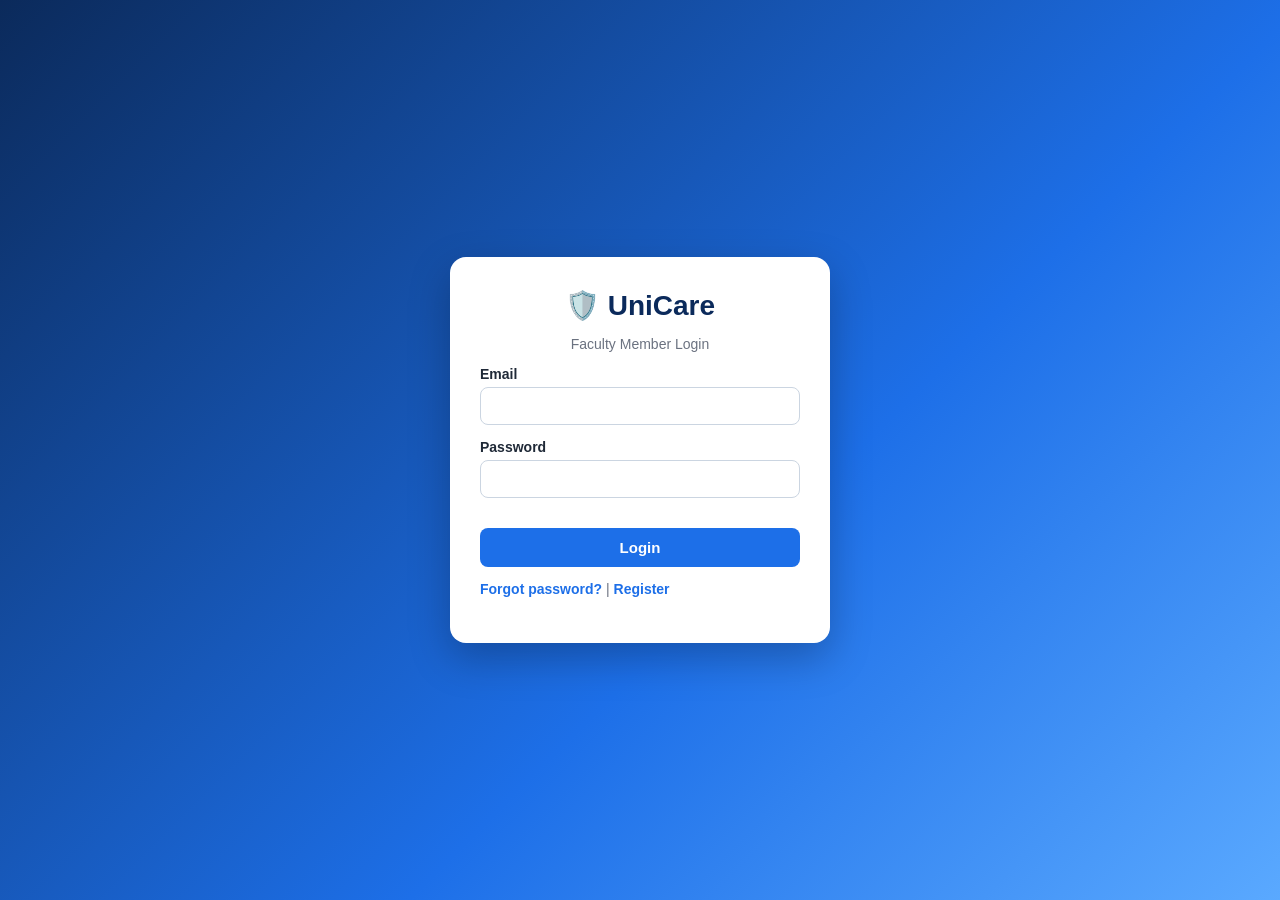
==== index.html @ 1e3b217e "Add files via upload" ====
<!DOCTYPE html>
<html>
<head>
  <meta charset="UTF-8">
  <meta name="viewport" content="width=device-width, initial-scale=1">
  <title>UniCare - Faculty Login</title>
  <link rel="stylesheet" href="style.css">
</head>
<body class="auth">
  <div class="box">
    <h2>🛡️ UniCare</h2>
    <p style="text-align:center">Faculty Member Login</p>
    <form onsubmit="return validateLogin()">
      <label>Email</label>
      <input type="text" id="email">
      <label>Password</label>
      <input type="password" id="password">
      <p class="error" id="msg"></p>
      <button type="submit" style="width:100%">Login</button>
    </form>
    <p><a href="reset-password.html">Forgot password?</a> | <a href="register.html">Register</a></p>
  </div>
  <script src="script.js"></script>
</body>
</html>
---- style.css ----
/* UniCare - Faculty Member (designed version) */
* { box-sizing: border-box; }

/* colours kept in one place so they are easy to change */
:root {
  --navy: #0b2a5b;
  --blue: #1d6fe8;
  --light: #eef3fb;
  --text: #1f2937;
  --grey: #6b7280;
  --border: #e2e8f0;
}

body { font-family: "Segoe UI", Arial, sans-serif; margin: 0; background: var(--light); color: var(--text); }
h2, h3, h4 { margin-top: 0; }
a { color: var(--blue); text-decoration: none; }
a:hover { text-decoration: underline; }

/* ---------- login / register / reset pages ---------- */
body.auth {
  min-height: 100vh;
  display: flex;
  align-items: center;
  justify-content: center;
  background: linear-gradient(135deg, #0b2a5b 0%, #1d6fe8 60%, #5aa9ff 100%);
}
.box {
  width: 380px;
  background: #fff;
  padding: 32px 30px;
  border-radius: 16px;
  box-shadow: 0 15px 40px rgba(0, 0, 0, 0.25);
}
.box h2 { text-align: center; color: var(--navy); font-size: 28px; margin-bottom: 4px; }
.box p { color: var(--grey); font-size: 14px; }
.box a { font-weight: 600; }

/* ---------- sidebar + layout ---------- */
.sidebar {
  position: fixed; top: 0; left: 0;
  width: 230px; height: 100%;
  background: linear-gradient(180deg, #0b2a5b, #081c3f);
  padding: 22px 14px;
}
.sidebar h2 { color: #fff; font-size: 24px; text-align: center; margin-bottom: 28px; }
.sidebar a {
  display: block;
  color: #cbd8f0;
  padding: 12px 16px;
  margin-bottom: 6px;
  border-radius: 8px;
  text-decoration: none;
  font-size: 15px;
}
.sidebar a:hover { background: rgba(255, 255, 255, 0.12); color: #fff; }
.sidebar a.active { background: var(--blue); color: #fff; font-weight: 600; }

.main { margin-left: 230px; padding: 28px 32px; }
.main h2 { font-size: 26px; color: var(--navy); }
.welcome { color: var(--grey); margin-bottom: 22px; }

/* ---------- cards ---------- */
.card {
  background: #fff;
  padding: 22px;
  margin-bottom: 22px;
  border-radius: 14px;
  box-shadow: 0 2px 10px rgba(15, 40, 90, 0.08);
}
.card h3 { color: var(--navy); }

/* ---------- forms ---------- */
label { display: block; margin-top: 14px; font-weight: 600; font-size: 14px; }
input, select, textarea {
  width: 100%;
  padding: 10px 12px;
  margin-top: 5px;
  border: 1px solid #cbd5e1;
  border-radius: 8px;
  font-size: 14px;
  font-family: inherit;
  background: #fff;
}
input:focus, select:focus, textarea:focus {
  outline: none;
  border-color: var(--blue);
  box-shadow: 0 0 0 3px rgba(29, 111, 232, 0.18);
}
input[readonly] { background: #f1f5f9; color: var(--grey); }
button {
  background: var(--blue);
  color: #fff;
  border: none;
  padding: 11px 20px;
  margin-top: 16px;
  border-radius: 8px;
  font-size: 15px;
  font-weight: 600;
  cursor: pointer;
}
button:hover { background: #1558c0; }
.red { background: #dc2626; }
.red:hover { background: #b91c1c; }
.error { color: #dc2626; font-size: 13px; }
.success { color: #16a34a; font-size: 14px; }

/* ---------- dashboard stat boxes ---------- */
.stats { display: flex; gap: 18px; margin-bottom: 22px; }
.stat {
  flex: 1;
  background: #fff;
  padding: 18px;
  border-radius: 14px;
  box-shadow: 0 2px 10px rgba(15, 40, 90, 0.08);
  display: flex;
  align-items: center;
  gap: 14px;
  color: var(--grey);
  font-size: 14px;
}
.stat h3 { margin: 0; font-size: 30px; color: var(--text); }
.icon {
  width: 48px; height: 48px;
  border-radius: 12px;
  display: flex; align-items: center; justify-content: center;
  font-size: 22px;
}
.icon.blue   { background: #dbeafe; }
.icon.orange { background: #fef3c7; }
.icon.purple { background: #e0e7ff; }
.icon.green  { background: #dcfce7; }

/* ---------- tables ---------- */
table { width: 100%; border-collapse: collapse; }
th, td { padding: 12px 10px; text-align: left; font-size: 14px; border-bottom: 1px solid var(--border); }
th { color: var(--grey); font-size: 13px; text-transform: uppercase; letter-spacing: 0.5px; }
tbody tr:hover, tr:hover td { background: #f8fafc; }

/* ---------- status badges ---------- */
.badge { display: inline-block; padding: 4px 12px; border-radius: 20px; font-size: 12px; font-weight: 600; }
.badge.pending    { background: #fef3c7; color: #b45309; }
.badge.inprogress { background: #dbeafe; color: #1d4ed8; }
.badge.resolved   { background: #dcfce7; color: #15803d; }

/* ---------- progress bar ---------- */
.bar { background: #e5e7eb; height: 10px; border-radius: 6px; overflow: hidden; }
.bar div { height: 10px; border-radius: 6px; background: linear-gradient(90deg, #22c55e, #16a34a); }

/* ---------- misc ---------- */
.filters { display: flex; gap: 12px; margin-bottom: 16px; }
.filters input { flex: 3; margin-top: 0; }
.filters select { flex: 1; margin-top: 0; }
.profile-pic { width: 110px; height: 110px; border-radius: 50%; object-fit: cover; background: #cbd5e1; border: 4px solid #dbeafe; display: block; margin-bottom: 10px; }
#updates li { margin-bottom: 8px; padding: 10px 12px; background: #f1f5f9; border-radius: 8px; list-style: none; }
#updates { padding-left: 0; }

/* small screens */
@media (max-width: 800px) {
  .sidebar { position: static; width: 100%; height: auto; }
  .main { margin-left: 0; padding: 18px; }
  .stats { flex-direction: column; }
  .box { width: 92%; }
}
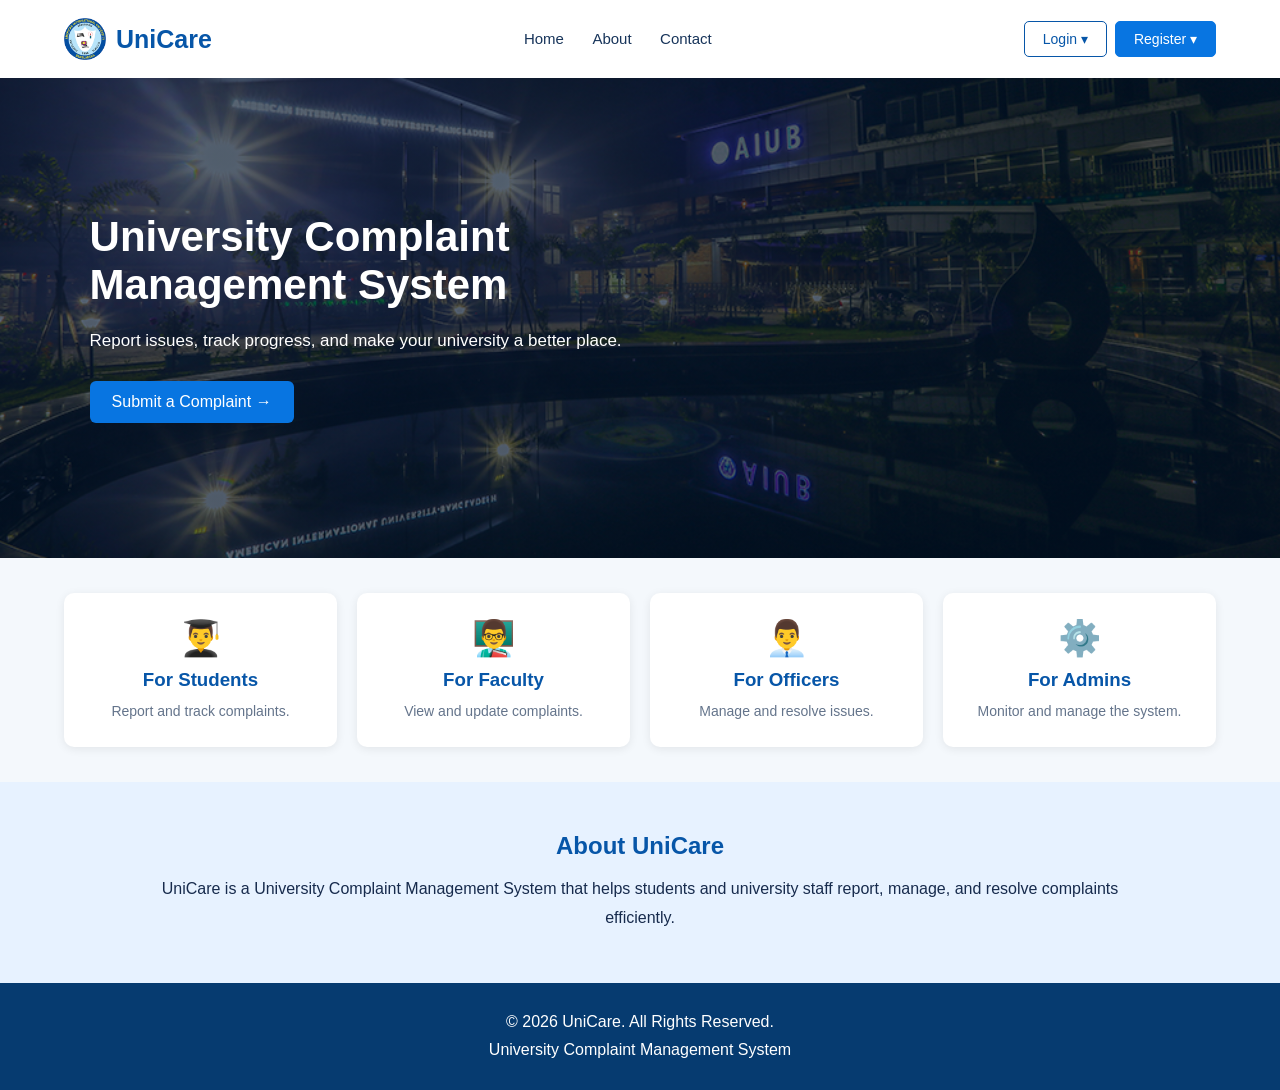
==== commit 8970d614: "Add files via upload" ====
--- a/index.html
+++ b/index.html
@@ -1,25 +1,176 @@
-<!DOCTYPE html>
-<html>
-<head>
-  <meta charset="UTF-8">
-  <meta name="viewport" content="width=device-width, initial-scale=1">
-  <title>UniCare - Faculty Login</title>
-  <link rel="stylesheet" href="style.css">
-</head>
-<body class="auth">
-  <div class="box">
-    <h2>🛡️ UniCare</h2>
-    <p style="text-align:center">Faculty Member Login</p>
-    <form onsubmit="return validateLogin()">
-      <label>Email</label>
-      <input type="text" id="email">
-      <label>Password</label>
-      <input type="password" id="password">
-      <p class="error" id="msg"></p>
-      <button type="submit" style="width:100%">Login</button>
-    </form>
-    <p><a href="reset-password.html">Forgot password?</a> | <a href="register.html">Register</a></p>
-  </div>
-  <script src="script.js"></script>
-</body>
-</html>
+
+<!DOCTYPE html>
+<html lang="en">
+
+<head>
+    <meta charset="UTF-8">
+    <meta name="viewport" content="width=device-width, initial-scale=1.0">
+
+    <title>UniCare - University Complaint Management System</title>
+
+    <!-- CSS File -->
+    <link rel="stylesheet" href="CSS/style.css">
+
+</head>
+
+<body>
+
+    <!-- Navbar Section -->
+    <header class="navbar">
+
+        <div class="logo">
+    <img src="assets/Images/aiub-logo.png"
+         alt="UniCare Logo">
+    <span>UniCare</span>
+</div>
+
+        <nav>
+            <a href="index.html">Home</a>
+            <a href="#about">About</a>
+            <a href="#contact">Contact</a>
+        </nav>
+
+        
+<div class="nav-buttons">
+
+    <!-- Login Dropdown -->
+    <div class="dropdown">
+        <button class="login-btn">Login ▾</button>
+
+        <div class="dropdown-content">
+            <a href="student-login.html">Student Login</a>
+            <a href="faculty-login.html">Faculty Login</a>
+            <a href="officer-login.html">Complaint Officer Login</a>
+            <a href="admin-login.html">Admin Login</a>
+        </div>
+    </div>
+
+    <!-- Registration Dropdown -->
+    <div class="dropdown">
+        <button class="register-btn">Register ▾</button>
+
+        <div class="dropdown-content">
+            <a href="student-register.html">Student Registration</a>
+            <a href="faculty-register.html">Faculty Registration</a>
+        </div>
+    </div>
+
+</div>
+
+
+    </header>
+
+
+    <!-- Hero Section -->
+    <section class="hero">
+
+        <div class="hero-content">
+
+            <h1>
+                University Complaint
+                Management System
+            </h1>
+
+            <p>
+                Report issues, track progress, and make
+                your university a better place.
+            </p>
+
+            <a href="login.html" class="submit-btn">
+                Submit a Complaint →
+            </a>
+
+        </div>
+
+    </section>
+
+
+    <!-- User Roles Section -->
+    <section class="roles">
+
+        <div class="role-card">
+
+            <h2>👨‍🎓</h2>
+
+            <h3>For Students</h3>
+
+            <p>
+                Report and track complaints.
+            </p>
+
+        </div>
+
+
+        <div class="role-card">
+
+            <h2>👨‍🏫</h2>
+
+            <h3>For Faculty</h3>
+
+            <p>
+                View and update complaints.
+            </p>
+
+        </div>
+
+
+        <div class="role-card">
+
+            <h2>👨‍💼</h2>
+
+            <h3>For Officers</h3>
+
+            <p>
+                Manage and resolve issues.
+            </p>
+
+        </div>
+
+
+        <div class="role-card">
+
+            <h2>⚙️</h2>
+
+            <h3>For Admins</h3>
+
+            <p>
+                Monitor and manage the system.
+            </p>
+
+        </div>
+
+    </section>
+
+
+    <!-- About Section -->
+    <section class="about" id="about">
+
+        <h2>About UniCare</h2>
+
+        <p>
+            UniCare is a University Complaint Management
+            System that helps students and university
+            staff report, manage, and resolve complaints
+            efficiently.
+        </p>
+
+    </section>
+
+<!-- Footer Section -->
+    <footer id="contact">
+
+        <p>
+            © 2026 UniCare. All Rights Reserved.
+        </p>
+
+        <p>
+            University Complaint Management System
+        </p>
+
+    </footer>
+
+
+   
+</body>
+
+</html>
--- a/CSS/style.css
+++ b/CSS/style.css
@@ -0,0 +1,357 @@
+
+/* Remove Default Spacing */
+
+* {
+    margin: 0;
+    padding: 0;
+    box-sizing: border-box;
+}
+
+
+/* Body */
+
+body {
+    font-family: Arial, sans-serif;
+    background-color: #f4f8fc;
+    color: #172b4d;
+}
+
+
+/* Navbar */
+
+.navbar {
+    display: flex;
+    justify-content: space-between;
+    align-items: center;
+
+    padding: 18px 5%;
+
+    background-color: white;
+
+    box-shadow: 0 2px 8px rgba(0, 0, 0, 0.1);
+}
+
+
+/* Logo */
+
+.logo {
+    display: flex;
+    align-items: center;
+    gap: 10px;
+
+    font-size: 25px;
+    font-weight: bold;
+    color: #0756a8;
+}
+
+.logo img {
+    width: 42px;
+    height: 42px;
+
+    object-fit: contain;
+}
+
+
+/* Navigation Links */
+
+nav a {
+    text-decoration: none;
+    color: #17345a;
+
+    margin: 0 12px;
+    font-size: 15px;
+}
+
+nav a:hover {
+    color: #0875e1;
+}
+
+
+/* Navbar Buttons */
+
+.nav-buttons {
+    display: flex;
+    align-items: center;
+    gap: 8px;
+}
+
+.nav-buttons a {
+    text-decoration: none;
+}
+
+.login-btn,
+.register-btn {
+    display: inline-block;
+
+    padding: 9px 18px;
+    border-radius: 5px;
+
+    cursor: pointer;
+    font-size: 14px;
+}
+
+.login-btn {
+    color: #0756a8;
+    border: 1px solid #0756a8;
+    background-color: white;
+}
+
+.register-btn {
+    color: white;
+    background-color: #0875e1;
+    border: 1px solid #0875e1;
+}
+
+.login-btn:hover {
+    background-color: #e7f2ff;
+}
+
+.register-btn:hover {
+    background-color: #0056b3;
+}
+
+
+/* Dropdown Menu */
+
+.dropdown {
+    position: relative;
+    display: inline-block;
+}
+
+.dropdown-content {
+    display: none;
+
+    position: absolute;
+    top: 100%;
+    right: 0;
+
+    min-width: 190px;
+
+    background-color: white;
+
+    box-shadow: 0 4px 12px rgba(0, 0, 0, 0.15);
+
+    border-radius: 6px;
+
+    z-index: 1000;
+    overflow: hidden;
+}
+
+.dropdown-content a {
+    display: block;
+
+    padding: 12px 15px;
+
+    color: #333;
+    font-size: 14px;
+
+    text-decoration: none;
+}
+
+.dropdown-content a:hover {
+    background-color: #f0f4ff;
+    color: #0756a8;
+}
+
+/* Show Dropdown on Hover */
+
+.dropdown:hover .dropdown-content {
+    display: block;
+}
+
+
+/* Hero Section */
+
+.hero {
+    min-height: 480px;
+
+    display: flex;
+    align-items: center;
+
+    padding: 50px 7%;
+
+    background-image:
+        linear-gradient(
+            rgba(0, 20, 45, 0.65),
+            rgba(0, 20, 45, 0.65)
+        ),
+        url("../assets/Images/aiub-campus.jpg");
+
+    background-size: cover;
+    background-position: center;
+    background-repeat: no-repeat;
+
+    color: white;
+}
+
+
+.hero-content {
+    max-width: 550px;
+}
+
+
+.hero h1 {
+    font-size: 42px;
+    margin-bottom: 18px;
+}
+
+
+.hero p {
+    font-size: 17px;
+    line-height: 1.7;
+    margin-bottom: 25px;
+}
+
+
+.submit-btn {
+    display: inline-block;
+
+    text-decoration: none;
+
+    color: white;
+    background-color: #0875e1;
+
+    padding: 12px 22px;
+
+    border-radius: 6px;
+}
+
+
+.submit-btn:hover {
+    background-color: #0056b3;
+}
+
+
+/* User Roles Section */
+
+.roles {
+    display: grid;
+
+    grid-template-columns: repeat(4, 1fr);
+
+    gap: 20px;
+
+    padding: 35px 5%;
+}
+
+
+.role-card {
+    background-color: white;
+
+    text-align: center;
+
+    padding: 25px 15px;
+
+    border-radius: 10px;
+
+    box-shadow: 0 2px 10px rgba(0, 0, 0, 0.08);
+
+    transition: 0.3s;
+}
+
+
+.role-card:hover {
+    transform: translateY(-5px);
+}
+
+
+.role-card h2 {
+    font-size: 35px;
+    margin-bottom: 10px;
+}
+
+
+.role-card h3 {
+    color: #0756a8;
+    margin-bottom: 10px;
+}
+
+
+.role-card p {
+    font-size: 14px;
+    color: #64748b;
+    line-height: 1.5;
+}
+
+
+/* About Section */
+
+.about {
+    text-align: center;
+
+    padding: 50px 10%;
+
+    background-color: #e7f2ff;
+}
+
+
+.about h2 {
+    margin-bottom: 15px;
+    color: #0756a8;
+}
+
+
+.about p {
+    line-height: 1.8;
+}
+
+
+/* Footer */
+
+footer {
+    text-align: center;
+
+    background-color: #063b70;
+
+    color: white;
+
+    padding: 25px;
+
+    line-height: 1.8;
+}
+
+
+/* Responsive Design */
+
+@media (max-width: 768px) {
+
+    .navbar {
+        flex-direction: column;
+        gap: 15px;
+    }
+
+    .roles {
+        grid-template-columns: repeat(2, 1fr);
+    }
+
+    .hero h1 {
+        font-size: 32px;
+    }
+
+}
+
+
+@media (max-width: 480px) {
+
+    .roles {
+        grid-template-columns: 1fr;
+    }
+
+    nav a {
+        margin: 0 5px;
+    }
+
+    .nav-buttons {
+        flex-wrap: wrap;
+        justify-content: center;
+    }
+
+    .hero {
+        padding: 40px 5%;
+    }
+
+    .hero h1 {
+        font-size: 28px;
+    }
+
+}
